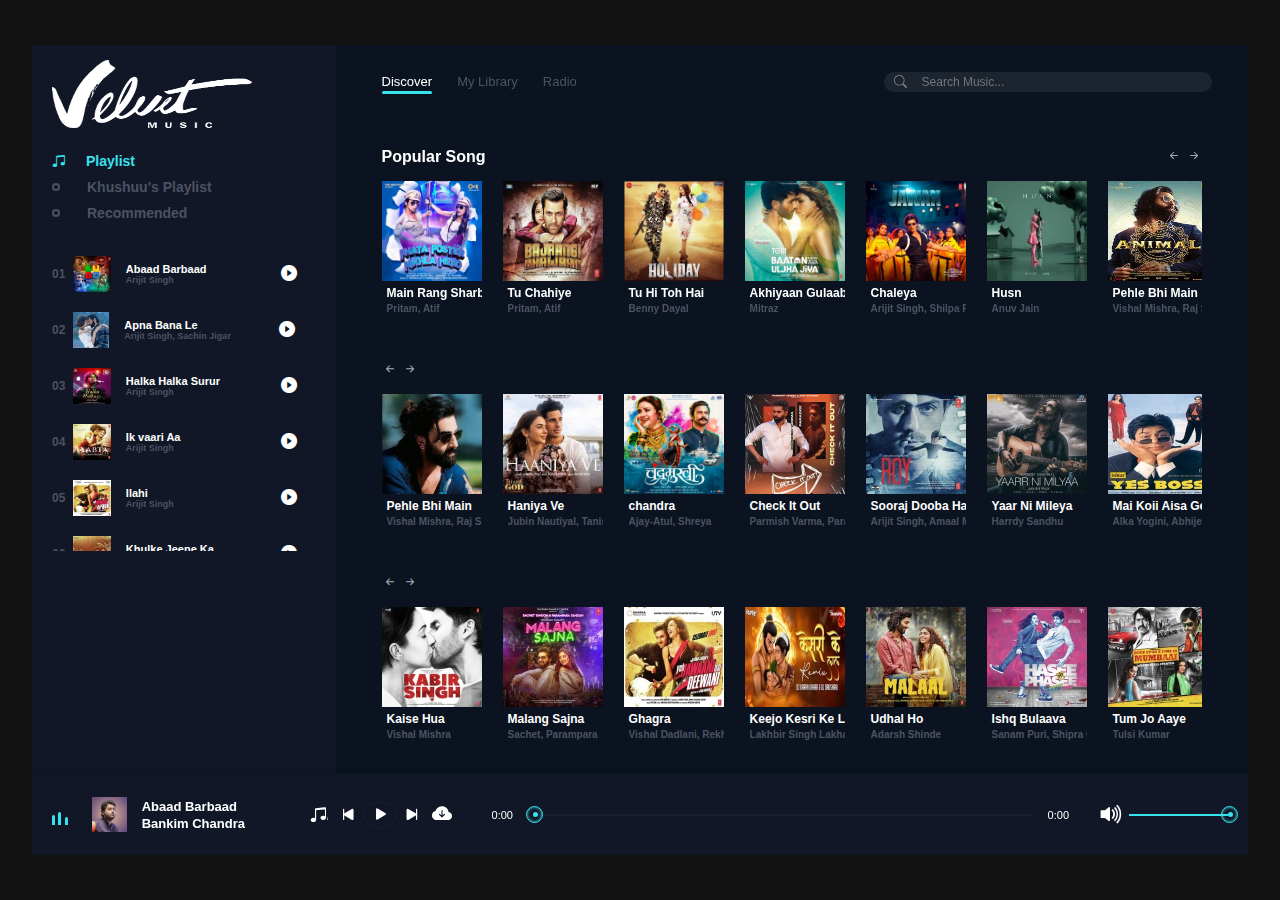
==== index.html @ 73962ef2 "created dynamic music player" ====
<!DOCTYPE html>
<html lang="en">

<head>
    <meta charset="UTF-8">
    <meta name="viewport" content="width=device-width, initial-scale=1.0">
    <title>Velvet Music</title>
    <link rel="stylesheet" href="https://cdn.jsdelivr.net/npm/bootstrap-icons@1.11.3/font/bootstrap-icons.min.css">
    <link rel="stylesheet" href="style.css" />
    
</head>

<body>
    <header>
        <div class="menu_side">
            <h6 id="menu_list_active_button"><i class="bi bi-music-note-list"></i></h6>
            <h1><img class="logo" src="Velvet_Music_logo.svg.png" alt=""> </h1>
            <div class="playlist">
                <h4 class="active"><span></span><i class="bi bi-music-note-beamed"></i>Playlist</h4>
                <h4><span></span><i class="bi bi-music-note-beamed"></i>Khushuu's Playlist</h4>
                <h4><span></span><i class="bi bi-music-note-beamed"></i>Recommended</h4>
            </div>
            <div class="menu_song">
                <li class="songItem">
                    <span>01</span>
                    <img src="img/1.jpeg" alt="">
                    <h5>On my way <br>
                        <div class="subtital">Alan Walker</div>
                    </h5>
                    <i class="bi playListPlay bi-play-circle-fill" id="1"></i>
                </li>

                <li class="songItem">
                    <span>02</span>
                    <img src="img/1.jpeg" alt="">
                    <h5>On my way <br>
                        <div class="subtital">Alan Walker</div>
                    </h5>
                    <i class="bi playListPlay bi-play-circle-fill" id="2"></i>
                </li>

                <li class="songItem">
                    <span>03</span>
                    <img src="img/1.jpeg" alt="">
                    <h5>On my way <br>
                        <div class="subtital">Alan Walker</div>
                    </h5>
                    <i class="bi playListPlay bi-play-circle-fill" id="3"></i>
                </li>

                <li class="songItem">
                    <span>04</span>
                    <img src="img/1.jpeg" alt="">
                    <h5>On my way <br>
                        <div class="subtital">Alan Walker</div>
                    </h5>
                    <i class="bi playListPlay bi-play-circle-fill" id="4"></i>
                </li>

                <li class="songItem">
                    <span>05</span>
                    <img src="img/1.jpeg" alt="">
                    <h5>On my way <br>
                        <div class="subtital">Alan Walker</div>
                    </h5>
                    <i class="bi playListPlay bi-play-circle-fill" id="5"></i>
                </li>

                <li class="songItem">
                    <span>06</span>
                    <img src="img/1.jpeg" alt="">
                    <h5>On my way <br>
                        <div class="subtital">Alan Walker</div>
                    </h5>
                    <i class="bi playListPlay bi-play-circle-fill" id="6"></i>
                </li>

                <li class="songItem">
                    <span>07</span>
                    <img src="img/1.jpeg" alt="">
                    <h5>On my way <br>
                        <div class="subtital">Alan Walker</div>
                    </h5>
                    <i class="bi playListPlay bi-play-circle-fill" id="7"></i>
                </li>

                <li class="songItem">
                    <span>08</span>
                    <img src="img/1.jpeg" alt="">
                    <h5>On my way <br>
                        <div class="subtital">Alan Walker</div>
                    </h5>
                    <i class="bi playListPlay bi-play-circle-fill" id="8"></i>
                </li>



            </div>
        </div>


        <div class="song_side">
            <nav>
                <ul>
                    <li>Discover<span></span> </li>
                    <li>My Library</li>
                    <li>Radio</li>
                </ul>
                <div class="search">
                    <i class="bi bi-search"></i>
                    <input type="text" placeholder="Search Music...">
                    <div class="search_results">
                        <a href="" class="card">
                            <img src="img/1.jpeg" alt="">
                            <div class="content">
                                On my way
                                <div class="subtitle">Alan Walker</div>
                            </div>
                        </a>

                        <a href="" class="card">
                            <img src="img/1.jpeg" alt="">
                            <div class="content">
                                On my way
                                <div class="subtitle">Alan Walker</div>
                            </div>
                        </a>

                        <a href="" class="card">
                            <img src="img/1.jpeg" alt="">
                            <div class="content">
                                On my way
                                <div class="subtitle">Alan Walker</div>
                            </div>
                        </a>

                        <a href="" class="card">
                            <img src="img/1.jpeg" alt="">
                            <div class="content">
                                On my way
                                <div class="subtitle">Alan Walker</div>
                            </div>
                        </a>

                        <a href="" class="card">
                            <img src="img/1.jpeg" alt="">
                            <div class="content">
                                On my way
                                <div class="subtitle">Alan Walker</div>
                            </div>
                        </a>

                    </div>
                </div>


            </nav>

            <div class="popular_song">
                <div class="h4">
                    <h4>Popular Song</h4>
                    <div class="btn_s">
                        <i class="bi bi-arrow-left-short" id="pop_song_left"></i>
                        <i class="bi bi-arrow-right-short" id="pop_song_right"></i>
                    </div>
                </div>
                <div class="pop_song">

                    <li class="songItem">
                        <div class="img_play">
                            <img src="img/1.jpeg" alt="">
                            <i class="bi playListPlay bi-play-circle-fill" id="9"></i>
                        </div>
                        <h5>On My Way<br>
                            <div class="subtitle">Alan Walker</div>
                        </h5>
                    </li>

                    <li class="songItem">
                        <div class="img_play">
                            <img src="img/1.jpeg" alt="">
                            <i class="bi playListPlay bi-play-circle-fill" id="10"></i>
                        </div>
                        <h5>On My Way<br>
                            <div class="subtitle">Alan Walker</div>
                        </h5>
                    </li>

                    <li class="songItem">
                        <div class="img_play">
                            <img src="img/1.jpeg" alt="">
                            <i class="bi playListPlay bi-play-circle-fill" id="11"></i>
                        </div>
                        <h5>On My Way<br>
                            <div class="subtitle">Alan Walker</div>
                        </h5>
                    </li>

                    <li class="songItem">
                        <div class="img_play">
                            <img src="img/1.jpeg" alt="">
                            <i class="bi playListPlay bi-play-circle-fill" id="12"></i>
                        </div>
                        <h5>On My Way<br>
                            <div class="subtitle">Alan Walker</div>
                        </h5>
                    </li>

                    <li class="songItem">
                        <div class="img_play">
                            <img src="img/1.jpeg" alt="">
                            <i class="bi playListPlay bi-play-circle-fill" id="13"></i>
                        </div>
                        <h5>On My Way<br>
                            <div class="subtitle">Alan Walker</div>
                        </h5>
                    </li>

                    <li class="songItem">
                        <div class="img_play">
                            <img src="img/1.jpeg" alt="">
                            <i class="bi playListPlay bi-play-circle-fill" id="14"></i>
                        </div>
                        <h5>On My Way<br>
                            <div class="subtitle">Alan Walker</div>
                        </h5>
                    </li>

                    <li class="songItem">
                        <div class="img_play">
                            <img src="img/1.jpeg" alt="">
                            <i class="bi playListPlay bi-play-circle-fill" id="15"></i>
                        </div>
                        <h5>On My Way<br>
                            <div class="subtitle">Alan Walker</div>
                        </h5>
                    </li>

                    <li class="songItem">
                        <div class="img_play">
                            <img src="img/1.jpeg" alt="">
                            <i class="bi playListPlay bi-play-circle-fill" id="16"></i>
                        </div>
                        <h5>On My Way<br>
                            <div class="subtitle">Alan Walker</div>
                        </h5>
                    </li>
                </div>
            </div>

            <!-- 2 -->

            <div class="popular_song">
                <div class="h4">
                    <!-- <h4>Popular Song</h4> -->
                    <div class="btn_s">
                        <i class="bi bi-arrow-left-short" id="pop_song_left"></i>
                        <i class="bi bi-arrow-right-short" id="pop_song_right"></i>
                    </div>
                </div>
                <div class="pop_song">

                    <li class="songItem">
                        <div class="img_play">
                            <img src="img/1.jpeg" alt="">
                            <i class="bi playListPlay bi-play-circle-fill" id="17"></i>
                        </div>
                        <h5>On My Way<br>
                            <div class="subtitle">Alan Walker</div>
                        </h5>
                    </li>

                    <li class="songItem">
                        <div class="img_play">
                            <img src="img/1.jpeg" alt="">
                            <i class="bi playListPlay bi-play-circle-fill" id="18"></i>
                        </div>
                        <h5>On My Way<br>
                            <div class="subtitle">Alan Walker</div>
                        </h5>
                    </li>

                    <li class="songItem">
                        <div class="img_play">
                            <img src="img/1.jpeg" alt="">
                            <i class="bi playListPlay bi-play-circle-fill" id="19"></i>
                        </div>
                        <h5>On My Way<br>
                            <div class="subtitle">Alan Walker</div>
                        </h5>
                    </li>

                    <li class="songItem">
                        <div class="img_play">
                            <img src="img/1.jpeg" alt="">
                            <i class="bi playListPlay bi-play-circle-fill" id="20"></i>
                        </div>
                        <h5>On My Way<br>
                            <div class="subtitle">Alan Walker</div>
                        </h5>
                    </li>

                    <li class="songItem">
                        <div class="img_play">
                            <img src="img/1.jpeg" alt="">
                            <i class="bi playListPlay bi-play-circle-fill" id="21"></i>
                        </div>
                        <h5>On My Way<br>
                            <div class="subtitle">Alan Walker</div>
                        </h5>
                    </li>

                    <li class="songItem">
                        <div class="img_play">
                            <img src="img/1.jpeg" alt="">
                            <i class="bi playListPlay bi-play-circle-fill" id="22"></i>
                        </div>
                        <h5>On My Way<br>
                            <div class="subtitle">Alan Walker</div>
                        </h5>
                    </li>

                    <li class="songItem">
                        <div class="img_play">
                            <img src="img/1.jpeg" alt="">
                            <i class="bi playListPlay bi-play-circle-fill" id="23"></i>
                        </div>
                        <h5>On My Way<br>
                            <div class="subtitle">Alan Walker</div>
                        </h5>
                    </li>

                    <li class="songItem">
                        <div class="img_play">
                            <img src="img/1.jpeg" alt="">
                            <i class="bi playListPlay bi-play-circle-fill" id="24"></i>
                        </div>
                        <h5>On My Way<br>
                            <div class="subtitle">Alan Walker</div>
                        </h5>
                    </li>

                    <li class="songItem">
                        <div class="img_play">
                            <img src="img/1.jpeg" alt="">
                            <i class="bi playListPlay bi-play-circle-fill" id="25"></i>
                        </div>
                        <h5>On My Way<br>
                            <div class="subtitle">Alan Walker</div>
                        </h5>
                    </li>




                </div>
            </div>

            <!-- 3 -->


            <div class="popular_song">
                <div class="h4">
                    <!-- <h4></h4> -->
                    <div class="btn_s">
                        <i class="bi bi-arrow-left-short" id="pop_song_left"></i>
                        <i class="bi bi-arrow-right-short" id="pop_song_right"></i>
                    </div>
                </div>
                <div class="pop_song">

                    <li class="songItem">
                        <div class="img_play">
                            <img src="img/1.jpeg" alt="">
                            <i class="bi playListPlay bi-play-circle-fill" id="26"></i>
                        </div>
                        <h5>On My Way<br>
                            <div class="subtitle">Alan Walker</div>
                        </h5>
                    </li>

                    <li class="songItem">
                        <div class="img_play">
                            <img src="img/1.jpeg" alt="">
                            <i class="bi playListPlay bi-play-circle-fill" id="27"></i>
                        </div>
                        <h5>On My Way<br>
                            <div class="subtitle">Alan Walker</div>
                        </h5>
                    </li>

                    <li class="songItem">
                        <div class="img_play">
                            <img src="img/1.jpeg" alt="">
                            <i class="bi playListPlay bi-play-circle-fill" id="28"></i>
                        </div>
                        <h5>On My Way<br>
                            <div class="subtitle">Alan Walker</div>
                        </h5>
                    </li>

                    <li class="songItem">
                        <div class="img_play">
                            <img src="img/1.jpeg" alt="">
                            <i class="bi playListPlay bi-play-circle-fill" id="29"></i>
                        </div>
                        <h5>On My Way<br>
                            <div class="subtitle">Alan Walker</div>
                        </h5>
                    </li>

                    <li class="songItem">
                        <div class="img_play">
                            <img src="img/1.jpeg" alt="">
                            <i class="bi playListPlay bi-play-circle-fill" id="30"></i>
                        </div>
                        <h5>On My Way<br>
                            <div class="subtitle">Alan Walker</div>
                        </h5>
                    </li>

                    <li class="songItem">
                        <div class="img_play">
                            <img src="img/1.jpeg" alt="">
                            <i class="bi playListPlay bi-play-circle-fill" id="31"></i>
                        </div>
                        <h5>On My Way<br>
                            <div class="subtitle">Alan Walker</div>
                        </h5>
                    </li>

                    <li class="songItem">
                        <div class="img_play">
                            <img src="img/1.jpeg" alt="">
                            <i class="bi playListPlay bi-play-circle-fill" id="32"></i>
                        </div>
                        <h5>On My Way<br>
                            <div class="subtitle">Alan Walker</div>
                        </h5>
                    </li>

                    <li class="songItem">
                        <div class="img_play">
                            <img src="img/1.jpeg" alt="">
                            <i class="bi playListPlay bi-play-circle-fill" id="33"></i>
                        </div>
                        <h5>On My Way<br>
                            <div class="subtitle">Alan Walker</div>
                        </h5>
                    </li>

                    <li class="songItem">
                        <div class="img_play">
                            <img src="img/1.jpeg" alt="">
                            <i class="bi playListPlay bi-play-circle-fill" id="34"></i>
                        </div>
                        <h5>On My Way<br>
                            <div class="subtitle">Alan Walker</div>
                        </h5>
                    </li>
                </div>
            </div>

            <div class="popular_artists">
                <div class="h4">
                    <h4>Popular Artists</h4>
                    <div class="btn_s">
                        <i class="bi bi-arrow-left-short" id="pop_art_left"></i>
                        <i class="bi bi-arrow-right-short" id="pop_art_right"></i>
                    </div>
                </div>
                <div class="items Artists_bx">

                    <li>
                        <a href="arijit.html"><img src="Al_img/Arijit_Singh.jpeg" alt="" /> </a>
                    </li>

                    <li>
                        <a href="shreya.html"><img src="Al_img/Shreya_Ghoshal.jpg" alt="" /> </a>
                    </li>

                    <li>
                        <a href="darshan.html"> <img src="Al_img/Darshan_Raval.jpg" alt="" /></a>
                    </li>

                    <li>
                        <a href="kk.html"> <img src="Al_img/kk.jpg" alt="" /> </a>
                    </li>

                    <li>
                        <a href="dhvani.html"> <img src="Al_img/Dhvani_Bhanushali.jpg" alt="" /> </a>
                    </li>

                    <li>
                        <a href="palak.html"> <img src="Al_img/Palak_Muchhal.jpg" alt="" /> </a>
                    </li>

                    <li>
                        <a href="atif.html"><img src="Al_img/atif_aslam.jpeg" alt="" /> </a>
                    </li>

                    <li>
                        <a href="honey.html"><img src="Al_img/Honey_Singh.jpg" alt="" /> </a>
                    </li>

                </div>
            </div>

        </div>


        <div class="master_play">

            <div class="wave" id="wave">
                <div class="wave1"></div>
                <div class="wave1"></div>
                <div class="wave1"></div>
            </div>
            <img src="Al_img/Arijit_Singh.jpeg" alt="" id="poster_master_play">
            <h5 id="title">
                Abaad Barbaad
                <div class="subtitle">Bankim Chandra</div>
            </h5>

            <div class="icon">
                <i class="bi shuffle bi-music-note-beamed">next</i>
                <i class="bi bi-skip-start-fill" id="back"></i>
                <i class="bi bi-play-fill" id="masterPlay"></i>
                <i class="bi bi-skip-end-fill" id="next"></i>
                <a href="" download id="download_music"><i class="bi bi-cloud-arrow-down-fill"></i></a>
            </div>

            <span id="currentStart">0:00</span>
            <div class="bar">
                <input type="range" id="seek" min="0" max="100">
                <div class="bar2" id="bar2"></div>
                <div class="dot"></div>
            </div>
            <span id="currentEnd">0:00</span>
            <div class="vol">
                <i class="bi bi-volume-up-fill" id="vol_icon"></i>
                <input type="range" min="0" max="100" id="vol">
                <div class="vol_bar"></div>
                <div class="dot" id="vol_dot"></div>
            </div>

        </div>
    </header>

    <script src="script.js"></script>

    <script>
        
        let menu_list_active_button = document.getElementById('menu_list_active_button');
        let menu_side = document.getElementsByClassName('menu_side')[0];
        const mediaQuery = window.matchMedia('(max-width: 930px)');
        
        
        menu_list_active_button.addEventListener('click',()=>{
            menu_side.style.transform = "unset";
            menu_list_active_button.style.opacity = 0;
        })
        let song_side = document.getElementsByClassName('song_side')[0];
        
        song_side.addEventListener('click',()=>{

            menu_side.style.transform = "translateX(0%)";

            if(mediaQuery.matches){
                menu_side.style.transform = "translateX(-100%)";
                menu_list_active_button.style.opacity = 1;
            }      
        })

        
    
    </script>
</body>

</html>
---- style.css ----
* {
    padding: 0;
    margin: 0;
    box-sizing: border-box;
}

body {
    font-family: 'Poppines', sans-serif;
    width: 100%;
    height: 100vh;
    background: #121213;
    display: grid;
    place-items: center;
}

header {
    position: relative;
    width: 95%;
    height: 90%;
    /* border:1px solid #fff; */
    display: flex;
    flex-wrap: wrap;
    overflow: hidden;
}

.menu_side .logo {
    height: 68px;
    width: 200px;
    filter: invert(1);
}

header .menu_side,
.song_side {
    width: 25%;
    height: 90%;
    /* border: 1px solid #fff; */
    background: #111727;
    box-shadow: 5px 0px 2px #090f1f;
    color: #fff;

}

header .song_side {
    scroll-behavior: smooth;
    overflow: auto;
}

header .song_side::-webkit-scrollbar {
    display: none;
}

header .song_side {
    width: 75%;
    background: #0b1320;
}

header .master_play {
    width: 100%;
    height: 10%;
    /* border: 1px solid #fff; */
    background: #111727;
    box-shadow: 0px 3px 8px #090f1f;
}

header .menu_side h1 {
    font-size: 20px;
    margin: 15px 0px 0px 20px;
    font-weight: 500;
}

header .menu_side .playlist {
    margin: 20px 0px 0px 20px;
}

header .menu_side .playlist h4 {
    font-size: 14px;
    font-weight: 400px;
    padding-bottom: 10px;
    color: #4c5262;
    cursor: pointer;
    display: flex;
    align-items: center;
    transition: .3s linear;
}

header .menu_side .playlist h4:hover {
    color: #fff;
}

header .menu_side .playlist h4 span {
    position: relative;
    margin-right: 35px;
}

header .menu_side .playlist h4 span:before {
    content: '';
    position: absolute;
    width: 4px;
    height: 4px;
    border: 2px solid #4c5262;
    border-radius: 50%;
    top: -4px;
    transition: .3s linear;
}

header .menu_side .playlist h4:hover span:before {
    border: 2px solid #fff;
}

header .menu_side .playlist h4 .bi {
    display: none;
}

header .menu_side .playlist .active {
    color: #36e2ec;
}

header .menu_side .playlist .active span {
    display: none;
}

header .menu_side .playlist .active .bi {
    display: flex;
    margin-right: 20px;
}

header .menu_side .menu_song {
    width: 100%;
    height: 300px;
    /* border:1px solid #fff; */
    margin-top: 20px;
    overflow: auto;
}

header .menu_side .menu_song::-webkit-scrollbar {
    display: none;
}

header .menu_side .menu_song li {
    list-style-type: none;
    position: relative;
    padding: 5px 0px 5px 20px;
    display: flex;
    align-items: center;
    margin-bottom: 10px;
    cursor: pointer;
    transition: .3s linear;
}

header .menu_side .menu_song li:hover {
    background: rgb(105, 105, 105, .1);
}

header .menu_side .menu_song li span {
    font-size: 12px;
    font-weight: 600;
    color: #4c5262
}

header .menu_side .menu_song li img {
    width: 43;
    height: 36px;
    margin-left: 8px;
}

header .menu_side .menu_song li h5 {
    font-size: 11px;
    margin-left: 15px;
    width: 170px;
    /* border:1px solid #fff; */
    overflow: hidden;
    text-overflow: ellipse;
    white-space: nowrap;
}

header .menu_side .menu_song li h5 .subtitle {
    font-size: 9px;
    color: #4c5262;
}

header .menu_side .menu_song li .bi {
    position: relative;
    right: 15px;
}

/* /////////////////////// */
header .master_play {
    display: flex;
    align-items: center;
    padding: 0px 20px;
    z-index:9999;
}

/* header .master_play{
    position:absolute;
    bottom:30px;
    margin-left:115px;
} */

header .master_play .wave {
    width: 30px;
    height: 30px;
    /* border:1px solid #fff; */
    padding-bottom: 5px;
    display: flex;
    align-items: flex-end;
    margin-right: 10px;
}

header .master_play .wave .wave1 {
    width: 3px;
    height: 10px;
    background: #36e2ec;
    margin-right: 3px;
    border-radius: 10px 10px 0px 0px;
    animation: wave .5s linear infinite;
}

header .master_play .wave .wave1:nth-child(2) {
    height: 13px;
    margin-right: 3.5px;
    animation-delay: .4s;
}

header .master_play .wave .wave1:nth-child(3) {
    height: 8px;
    animation-delay: .8s;
}

/* javascript class */


header .master_play .active1 .wave1 {
    animation: wave .5s linear infinite;
}

header .master_play .active1 .wave1:nth-child(2) {
    animation-delay: .4s;
}

header .master_play .active1 .wave1:nth-child(3) {
    animation-delay: .8s;
}

@keyframes wave {
    0% {
        height: 10px;
    }

    50% {
        height: 15px;
    }

    100% {
        height: 10px;
    }
}

header .master_play img {
    width: 35px;
    height: 35px;
}

header .master_play h5 {
    width: 130px;
    /* border: 1px solid #fff; */
    margin-left: 15px;
    color: #fff;
    line-height: 17px;
    overflow: hidden;
    text-overflow: ellipse;
    white-space: nowrap;
    font-size: 13px;

}

header .master_play h5 .subtital {
    font-size: 11px;
    color: #4c5262;
    width: 100%;
    overflow: hidden;
    text-overflow: ellipsis;
    white-space: nowrap;
}

header .master_play .icon {
    font-size: 20px;
    color: #fff;
    margin: 0px 20px 0px 40px;
    outline: none;
    display: flex;
    align-items: center;
}

header .master_play .icon .bi {
    cursor: pointer;
    outline: none;
}

header .master_play .icon .shuffle {
    font-size: 17px;
    margin-right: 10px;
    width: 17.5px;
    overflow: hidden;
    display: flex;
    align-items: center;
}

header .master_play .icon #download_music {
    text-decoration: none;
    color: #fff;
    font-size: 20px;
    margin-left: 10px;
}

header .master_play .icon .bi:nth-child(3) {
    border: 1px solid rgb(105, 105, 105, .1);
    border-radius: 50%;
    padding: 1px 5px 0px 7px;
    margin: 0px 5px;
}

header .master_play span {
    color: #fff;
    width: 32px;
    /* border: 1px solid #fff; */
    font-size: 11px;
    font-weight: 400;
}

header .master_play #currentStart {
    margin: 0px 0px 0px 20px
}

header .master_play .bar {
    position: relative;
    width: 43%;
    height: 2px;
    background: rgb(105, 105, 170, 0.1);
    margin: 0px 15px 0px 10px;
}

header .master_play .bar .bar2 {
    position: absolute;
    background: #36e2ec;
    width: 0%;
    height: 100%;
    top: 0;
    transition: 1s linear;
}

header .master_play .bar .dot {
    position: absolute;
    width: 5px;
    height: 5px;
    background: #36e2ec;
    border-radius: 50%;
    left: 0%;
    top: -1.5px;
    transition: 1s linear;
}

header .master_play .bar .dot:before {
    content: '';
    position: absolute;
    width: 15px;
    height: 15px;
    border: 1px solid #36e2ec;
    border-radius: 50%;
    left: -7px;
    top: -6.5px;
    box-shadow: inset 0px 0px 3px #36e2ec;
}

header .master_play .bar input {
    position: absolute;
    width: 100%;
    top: -7px;
    left: 0;
    cursor: pointer;
    z-index: 9999999999999999999999999999999999999;
    opacity: 0;
}

header .master_play .vol {
    position: relative;
    width: 100px;
    height: 2px;
    background: rgb(105, 105, 170, .1);
    margin-left: 50px;
}

header .master_play .vol .bi {
    position: absolute;
    color: #fff;
    font-size: 25px;
    top: -13px;
    left: -30px;
}

header .master_play .vol input {
    position: absolute;
    width: 100%;
    top: -6px;
    left: 0;
    cursor: pointer;
    z-index: 9999999999999999999;
    opacity: 0;
}

header .master_play .vol .vol_bar {
    position: absolute;
    background: #36e2ec;
    width: 100%;
    height: 100%;
    top: 0;
    transition: 1s linear;
}

header .master_play .vol .dot {
    position: absolute;
    width: 5px;
    height: 5px;
    background: #36e2ec;
    border-radius: 50%;
    left: 100%;
    top: -1.5px;
    transition: 1s linear;
}

header .master_play .vol .dot:before {
    content: '';
    position: absolute;
    width: 15px;
    height: 15px;
    border: 1px solid #36e2ec;
    border-radius: 50%;
    left: -7px;
    top: -6.5px;
    box-shadow: inset 0px 0px 3px #36e2ec;
}

header .song_side {
    z-index: 2;
}

/* header .song_side::before{
    content: '';
    position: absolute;
    width:100%;
    height:300px;
    background:url('');
    z-index: -1;
} */

header .song_side nav {
    width: 90%;
    height: 10%;
    /* border:1px solid #fff; */
    margin: auto;
    display: flex;
    align-items: center;
    justify-content: space-between;
}

header .song_side nav ul {
    display: flex;
}

header .song_side nav ul li {
    list-style: none;
    position: relative;
    font-size: 13px;
    color: #4c5262;
    margin-right: 25px;
    cursor: pointer;
    transition: .3s linear;
}

header .song_side nav ul li:hover {
    color: #fff;
}

header .song_side nav ul li:nth-child(1) {
    color: #fff;
}

header .song_side nav ul li span {
    position: absolute;
    width: 100%;
    height: 2.5px;
    background: #36e2ec;
    bottom: -5px;
    left: 0;
    border-radius: 20px;
}

header .song_side nav .search {
    position: relative;
    width: 40%;
    padding: 1px 10px;
    border-radius: 20px;
    /* border:1px solid #fff; */
    color: grey;
}

header .song_side nav .search::before {
    content: '';
    position: absolute;
    width: 100%;
    height: 100%;
    background: rgb(184, 184, 184, .1);
    border-radius: 20px;
    backdrop-filter: blur(5px);
    z-index: -1;
}

header .song_side nav .search .search_results {
    position: absolute;
    width: 100%;
    height: 200px;
    /* border: 1px solid #fff; */
    margin-top: 10px;
    border-radius: 10px;
    overflow: auto;
}

header .song_side nav .search .search_results::-webkit-scrollbar {
    display: none;
}

header .song_side nav .search .search_results .card {
    position: relative;
    width: 100%;
    min-height: 45px;
    /* border: 1px solid #fff; */
    display: flex;
    align-items: center;
    /* background: rgb(184,184,184, .1); */
    background: black;
    margin-bottom: 5px;
    text-decoration: none;
    padding-left: 10px;
    z-index: 1;
    display: none;
}

header .song_side nav .search .search_results .card img {
    width: 35px;
    height: 35px;
    /* border-radius:5px; */
}

header .song_side nav .search .search_results .card .content {
    width: 80%;
    height: 100%;
    /* border:1px solid #fff; */
    padding-left: 12px;
    font-size: 13px;
    font-weight: 600;
    color: #fff;
}

header .song_side nav .search .search_results .card .content .subtitle {
    font-size: 11px;
    color: #a4a8b4;
    font-weight: 500;
}

header .song_side nav .search .bi {
    font-size: 13px;
    padding: 3px 0px 0px 10px;
}

header .song_side nav .search input {
    background: none;
    border: none;
    outline: none;
    padding: 0px 10px;
    color: #fff;
    font-size: 12px;
}

header .song_side .popular_song {
    width: 90%;
    height: auto;
    margin: auto;
    margin-top: 30px;
    /* border: 1px solid #fff; */
}

header .song_side .popular_song .h4 {
    display: flex;
    align-items: center;
    justify-content: space-between;
}

header .song_side .popular_song .h4 .bi {
    color: #a4a8b4;
    cursor: pointer;
    transition: .3s linear;
}

header .song_side .popular_song .h4 .bi:hover {
    color: #fff;
}

header .song_side .popular_song .pop_song {
    width: 100%;
    height: 150px;
    margin-top: 15px;
    display: flex;
    /* border:1px solid #fff; */
    overflow: auto;
    scroll-behavior: smooth;
}

header .song_side .popular_song .pop_song::-webkit-scrollbar {
    display: none;
}

header .song_side .popular_song .pop_song li {
    min-width: 103px;
    height: 140px;
    list-style-type: none;
    margin-right: 18px;
    transition: .3s linear;
}

header .song_side .popular_song .pop_song li:hover {
    background: rgb(105, 105, 170, 0.1);
}

header .song_side .popular_song .pop_song li .img_play {
    position: relative;
    width: 100px;
    height: 100px;
    display: flex;
    align-items: center;
    justify-content: center;
}

header .song_side .popular_song .pop_song li .img_play img {
    width: 100%;
    height: 100%;
}

header .song_side .popular_song .pop_song li .img_play .bi {
    position: absolute;
    font-size: 20px;
    cursor: pointer;
    transition: .3s linear;
    opacity: 0;
}

header .song_side .popular_song .pop_song li:hover .img_play .bi {
    opacity: 1;
}

header .song_side .popular_song .pop_song li h5 {
    padding: 5px 0px 0px 5px;
    line-height: 15px;
    font-size: 12px;
    width: 100px;
    overflow: hidden;
    white-space: nowrap;
    text-overflow: ellipse;
}

header .song_side .popular_song .pop_song li h5 .subtitle {
    font-size: 10px;
    overflow: hidden;
    white-space: nowrap;
    text-overflow: ellipse;
    color: #4c5262;
}

header .song_side .popular_artists {
    width: 90%;
    height: auto;
    /* border:1px solid #fff; */
    margin: auto;
    margin-top: 25px;
}

header .song_side .popular_artists .h4 {
    display: flex;
    align-items: center;
    justify-content: space-between;
}

header .song_side .popular_artists .h4 .bi {
    color: #a4a8b4;
    cursor: pointer;
    transition: .3s linear;
}

header .song_side .popular_artists .h4 .bi:hover {
    color: #fff;
}

/* header .song_side .popular_artists .items{
    width:100%;
    height:150px;
    margin-top:15px;
    display:flex;
    /* border:1px solid #fff; 
    overflow: auto;
    scroll-behavior: smooth;
} */

header .song_side .popular_artists .pop_song {
    width: 100%;
    height: 150px;
    margin-top: 15px;
    display: flex;
    /* border:1px solid #fff; */
    overflow: auto;
    scroll-behavior: smooth;
}

header .song_side .popular_artists .pop_song::-webkit-scrollbar {
    display: none;
}

header .song_side .popular_artists .pop_song li {
    min-width: 100px;
    height: 140px;
    list-style-type: none;
    margin-right: 10px;
    transition: .3s linear;
}

header .song_side .popular_artists .pop_song li:hover {
    background: rgb(105, 105, 170, 0.1);
}

header .song_side .popular_artists .pop_song li .img_play {
    position: relative;
    width: 100px;
    height: 100px;
    display: flex;
    align-items: center;
    justify-content: center;
}

header .song_side .popular_artists .pop_song li .img_play img {
    width: 100%;
    height: 100%;
}

header .song_side .popular_artists .pop_song li .img_play .bi {
    position: absolute;
    font-size: 20px;
    cursor: pointer;
    transition: .3s linear;
    opacity: 0;
}

header .song_side .popular_artists .pop_song li:hover .img_play .bi {
    opacity: 1;
}

header .song_side .popular_artists .pop_song li h5 {
    padding: 5px 0px 0px 5px;
    line-height: 15px;
    font-size: 12px;
    width: 100px;
    overflow: hidden;
    white-space: nowrap;
    text-overflow: ellipse;
}

header .song_side .popular_artists .pop_song li h5 .subtitle {
    font-size: 10px;
    overflow: hidden;
    white-space: nowrap;
    text-overflow: ellipse;
    color: #4c5262;
}

header .song_side .popular_artists .items {
    width: 100%;
    height: 150px;
    margin-top: 15px;
    display: flex;
    /* border:1px solid #fff; */
    overflow: auto;
    scroll-behavior: smooth;
}

header .song_side .popular_artists .items {
    width: 100%;
    height: auto;
    margin-top: 15px;
    display: flex;
    /* border:1px solid #fff;  */
    overflow: auto;
    scroll-behavior: smooth;
}

header .song_side .popular_artists .items::-webkit-scrollbar {
    display: none;
}

header .song_side .popular_artists .items li {
    list-style-type: none;
    position: relative;
    width: 95px;
    height: 100px;
    border-radius: 50%;
    margin-right: 20px;
    cursor: pointer;
}

header .song_side .popular_artists .items li img {
    /* width:100%; */
    height: 100%;
    border-radius: 50%;
}

header .menu_side h6{
    display:none;
}


/* responsiveness */
@media  screen and (max-width:1200px) {
    header{
        width:95%;
        transition:.5s linear;
    }
    header .menu_side, .song_side{
        width:30%;
    }
    header .song_side{
        width:70%
    }
    header .song_side .content{
        height:18%;
    }
    header .menu_side h6{
        display:none;
    }
    
}



@media  screen and (max-width:930px) {
    header .menu_side{
        z-index:999;
        width:40%;
        position:absolute;
        transition: 1s linear;
        transform:translateX(-100%);
    }
    /* header .menu_side_active{
        transform:translateX(-100);
    } */
    header .song_side{
        width:100%;
    }
    header .master_play{
        position:absolute;
        bottom:0;
    }
    header .menu_side h6{
        position:absolute;
        right:-38px;
        bottom:10px;
        width:40px;
        height:40px;
        background:#111727;
        border-radius: 0px 10px 10px 0px;
        display:flex;
        align-items:center ;
        justify-content:center;
        font-size:12px;
        cursor:pointer;
        transition: 1s linear;
    }
}

@media screen and (max-width:680px){
    header{
        width:100%;
        height: 100vh;
    }
    header .song_side nav ul li{      
        font-size:11px;   
        margin-right:10px;       
    }
    header .song_side nav .search{
        width:auto;
    }
    header .menu_side{
        width:60%;
    }
    header .master_play{
        z-index:999999999999;
    }
    header .master_play .icon{
        position:absolute;
        /* top: -46px; */
        top:128px;
        right:33%;
    }
    .master_play:hover .icon{
        top: -34px;
    }
    header .master_play .icon::before{
        content:'';
        position:absolute;
        width:200px;
        height:55px;
        background:#111727;
        z-index:-1;
        border-radius:0% 0% 0% 0%;
        left:-20%;
        box-shadow: 0px -11px 20px -17px #000;

    }

    header .master_play .wave{
        position:absolute;
        /* top:-90px; */
        top:40px;
        width:40px;
        height:40px;
        right:42%;
    }
    .master_play:hover .wave{
        top:-30px;
    }
    header .master_play .wave .wave1{
        width:8px;
    }
}


@media screen and (max-width:470px){
    header{
        width:100%;
        height: 100vh;
    }
    header .song_side nav .search{
        display:flex;
        width:150px;
        margin-right:5px;
    }
    header .master_play .wave{
        right:40px;
    }
    header .menu_side{
        width:70%;
    }
    header .song_side .popular_song{
        width:90%;
        height:auto;
        margin-top:15px;
        margin-top:40px;
    }

    .master_play:hover .icon {
        top: -46px;
        right: 28%;
        height: 60px;
    }

    .master_play:hover .wave {
        top: -26px;
        right: 40%;
    }
}

@media  screen and (max-width:320px){
    header{
        width:100%;
        height: 100vh;
    }
    header .song_side nav {
        margin-top: 10px;
    }
    header .song_side nav .search .search_results {
        left: 7%;
    }
    header .song_side .popular_song .pop_song {
        width: 100%;
        height: 170px;
    }
    header .song_side .popular_song .pop_song li {
        min-width: 135px;
        height: 135px;
    }
    header .song_side .popular_song .pop_song li .img_play {
        width: 136px;
        height: 136px;
    }
    header .song_side nav .search {
        width: 130px;
    }
    header .song_side .popular_song {
        margin-top: 15px;
    }
    header .song_side{
        width:100%;
    }

    /*  */

     header .master_play .icon{
        position:absolute;
        top: -46px; 
        top:128px;
        right:21%;
    }
    .master_play:hover .icon{
        top: -38px;
    }
    header .master_play .icon::before{
        content:'';
        position:absolute;
        width:200px;
        height:55px;
        background:#111727;
        z-index:-1;
        border-radius:0% 0% 0% 0%;
        left:-20%;
        box-shadow: 0px -11px 20px -17px #000;

    }

    header .master_play .wave{
        position:absolute;
         top:-90px; 
        top:40px;
        width:40px;
        height:40px;
        right:42%;
    }
    .master_play:hover .wave{
        top:-30px;
    }
    header .master_play .wave .wave1{
        width:8px; 
    } 

    header .master_play .vol{
        display:none;
    }

    header .master_play{
        padding: 0px 5px;
    }

    header .master_play h5{
        margin-left: 7px;
        font-size: 11px;
    }
    header .master_play #currentStart {
        margin: 0px 0px 0px 5px;
    }
   
    .master_play:hover .icon {
        top: -46px;
        right: 21%;
        height: 60px;
    }
    header .master_play .wave{
        display: none;
    }
}
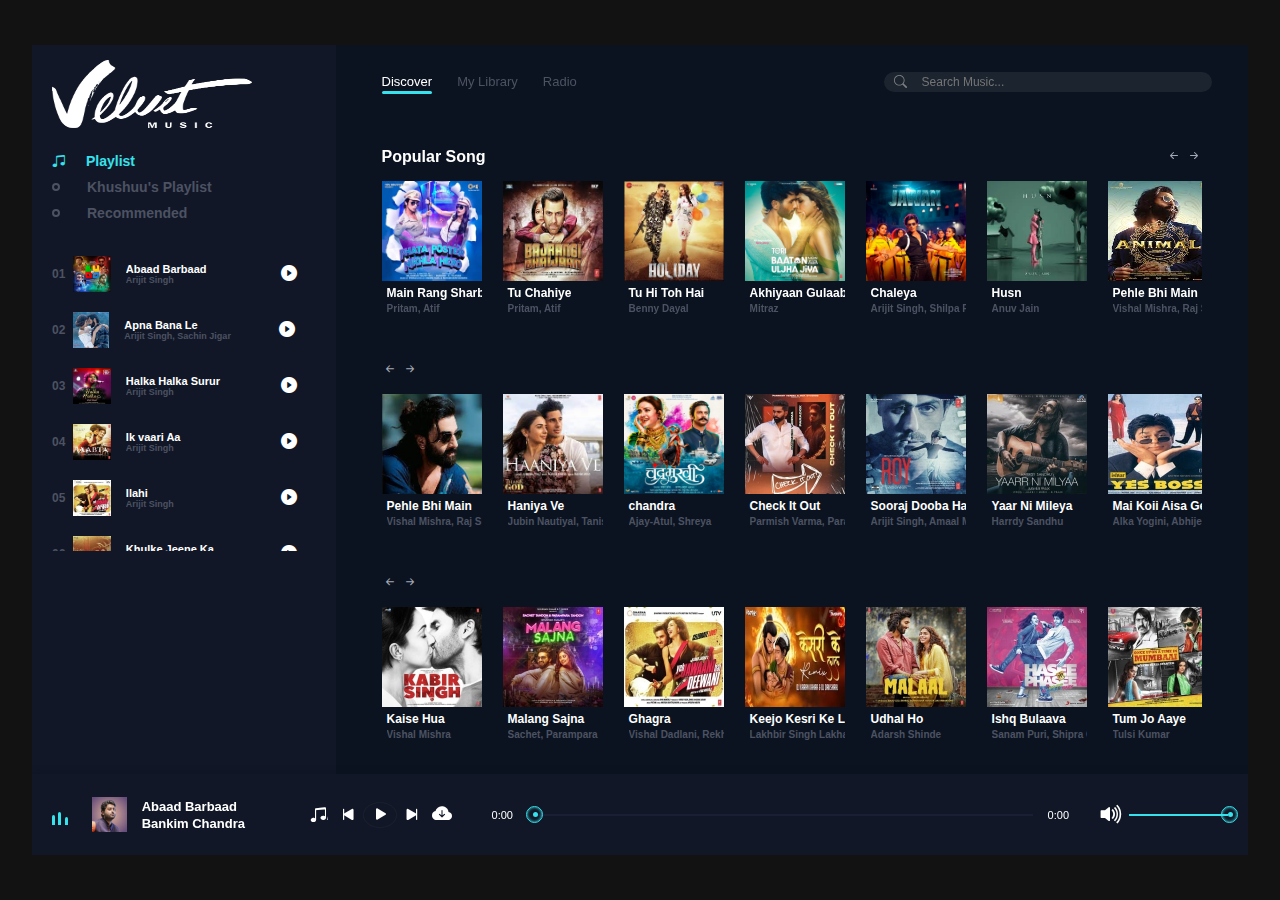
==== commit 12676d1e: "added fevicon icon" ====
--- a/index.html
+++ b/index.html
@@ -7,6 +7,7 @@
     <title>Velvet Music</title>
     <link rel="stylesheet" href="https://cdn.jsdelivr.net/npm/bootstrap-icons@1.11.3/font/bootstrap-icons.min.css">
     <link rel="stylesheet" href="style.css" />
+    <link rel="icon" type="image/png" sizes="48x48"  href="/img/17.jpeg" />
     
 </head>
 
